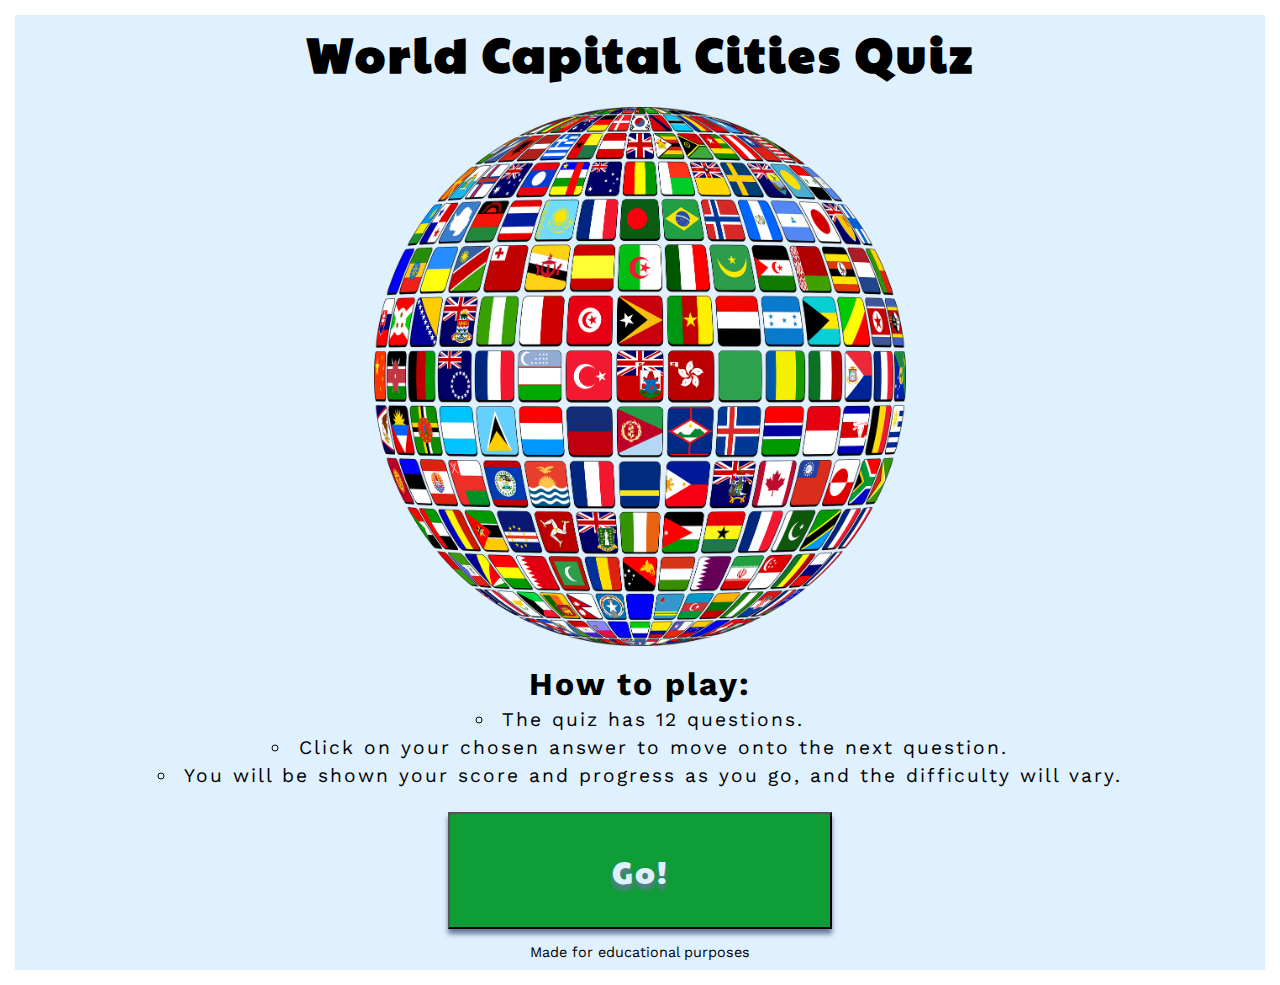
==== index.html @ 314aa6b3 "feat: add css styling for 600px and up" ====
<!DOCTYPE html>
<html lang="en">

<head>
    <meta charset="UTF-8">
    <meta name="viewport" content="width=device-width, initial-scale=1.0">
    <!-- Meta tags for search engines -->
    <meta name="description"
        content="World Capital Cities Quiz. Test your knowledge of global capitals with this multiple choice, online quiz">
    <meta name="World Capital Cities Quiz"
        content="capital cities quiz, capital cities, capital cities test, capital city quiz, capital city test, global capital cities, international capital cities, test capital cities knowledge">
    <title>World Capital Cities Quiz</title>
    <!-- Favicon -->
    <link rel="icon" type="image/png" sizes="16x16" href="assets/favicons/icons8-favicon-3d-fluency-16.png">
    <link rel="icon" type="image/png" sizes="32x32" href="assets/favicons/icons8-favicon-3d-fluency-32.png">
    <link rel="icon" type="image/png" sizes="96x96" href="assets/favicons/icons8-favicon-3d-fluency-96.png">

    <!-- Stylesheet -->
    <link rel="stylesheet" href="assets/css/style.css">
</head>

<body>
    <!-- Header -->
    <header aria-labelledby="logo">
        <a href="index.html" aria-label="Home page">
            <h1 id="logo">World Capital Cities Quiz</h1>
        </a>
    </header>
    <!-- INTRO AND INSTRUCTIONS SCREEN -->
    <section id="intro-screen">
        <!-- Intro image -->
        <img src="assets/images/flags/world-flags.png" alt="Globe made up of flags" id="intro-image">
        <!-- Instructions -->
        <div id="instructions">
            <h2>
                How to play:
            </h2>
            <ul>
                <li>
                    The quiz has 12 questions.
                </li>
                <li>
                    Click on your chosen answer to move onto the next question.
                </li>
                <li>
                    You will be shown your score and progress as you go, and the difficulty will vary.
                </li>
            </ul>
            <!-- Start game button -->
        </div>
        <div id="start-button-container">
            <input type="submit" id="start-game-button" value="Go!" aria-label="start-game-button"
                onclick="showGameSreen()">
        </div>
    </section>

    <!-- GAME SCREEN -->
    <section id="game-screen">

        <!-- Question and answer options -->
        <div id="flag-question-answers-container">
            <div id="flag-image-container">
                <img src="assets/images/flags/world-flags.png" alt="Globe made up of flags" id="flag-image">
            </div>
            <div id="question-container">
                <h2 id="question-text"></h2>
            </div>

            <div id="answers-container">
                <div class="answer-option" id="answer-option-1-container">
                    <button id="answer-1-text" onclick="answer1Selected()"> </button>
                </div>
                <div class="answer-option" id="answer-option-2-container">
                    <button id="answer-2-text" onclick="answer2Selected()"> </button>
                </div>
                <div class="answer-option" id="answer-option-3-container">
                    <button id="answer-3-text" onclick="answer3Selected()"> </button>
                </div>
                <div class="answer-option" id="answer-option-4-container">
                    <button id="answer-4-text" onclick="answer4Selected()"> </button>
                </div>
            </div>
        </div>

        <!-- Progress and score indicators -->
        <div id="progress-and-score-container">
            <div id="progress">
                <h3>Question&nbsp;</h3>
                <h3 id="question-number">0 </h3>
                <h3>&nbsp;out of 12</h3>
            </div>
            <div id="ingame-score-container">
                <h3 id="score-so-far-text">Score so far:&nbsp;</h3>
                <h3 id="score-so-far">0 </h3>
            </div>
        </div>
    </section>

    <section id="end-screen">
        <!-- End screen image -->
        <div id="end-screen-image-container">
            <img src="assets/images/flags/world-flags.png" alt="Globe made up of flags" id="end-screen-image">
        </div>
        <!-- End message -->
        <h1 id="end-message">End message</h1>
        <h1>You scored:</h1>
        <!-- End score-->
        <div>
            <h1 id="final-score"> </h1>
            <h1 id="out-of">out of 12</h1>
        </div>
        <!-- Play again button-->
        <div>
            <input type="submit" id="play-again-button" value="Play Again!" aria-label="Play again button"
                onclick="returnToStart()">
        </div>
    </section>

    <!-- Footer -->
    <footer>
        <p>
            Made for educational purposes
        </p>
    </footer>

    <!-- Scripts used for site -->
    <script src="assets/js/set-questions.js"></script>
    <script src="assets/js/script.js"></script>

</body>

</html>
---- assets/css/style.css ----
/* Google Fonts import*/

@import url('https://fonts.googleapis.com/css2?family=Paytone+One&family=Work+Sans:wght@200;400;700&display=swap');

/* Asterisk wildcard selector to override default syles added by the browser. */

* {
    padding: 0;
    margin: 0;
    box-sizing: border-box;
}

/* General styles */

body {
    display: flex;
    flex-direction: column;
    font-family: 'Work Sans', sans-serif;
    background-color: #DFF1FF;
    min-height: 100vh;
    border: 15px solid white;
}

/* Header */

header h1 {
    font-family: 'Paytone One', sans-serif;
    letter-spacing: 3px;
    font-size: 140%;
    text-align: center;
    padding: 5px;
}

header a {
    text-decoration: none;
    color: inherit;
}

/* Intro screen, image, instructions and start game button*/

#intro-screen {
    letter-spacing: 2px;
    text-align: center;
}

#intro-image {
    width: 70%;
    object-fit: cover;
    padding: 15px;
    align-self: center;
}

#instructions h2 {
    font-size: 120%;
    text-align: center;
}

ul {
    font-size: 100%;
    list-style: circle;
    list-style-position: inside;
    padding: 5px 15px 5px 15px;
    text-align: center;
}

li {
    padding-bottom: 5px;
}

/* Start game button */

#start-button-container {
    text-align: center;
}

#start-game-button {
    font-family: 'Paytone One', sans-serif;
    letter-spacing: 2px;
    width: 50vw;
    height: 13vh;
    margin: 15px;
    font-size: 200%;
    background-color: #0E9D37;
    color: #DFF1FF;
    text-shadow: 0 5px 5px #667899;
    box-shadow: 0 5px 5px #667899;
}

/* Game screen */

#game-screen {
    letter-spacing: 2px;
    text-align: center;
    bottom: 0px;
}

#flag-image {
    height: 30vh;
    padding: 15px;
    align-self: center;
}

#question-container h2 {
    font-size: 115%;
    margin: 0px 15px 15px 15px;
}

.answer-option button {
    width: 75vw;
    height: 6vh;
    margin: 5px;
    box-shadow: 0 5px 5px #667899;
    background-color: #8EACE1;
    font-family: 'Paytone One', sans-serif;
    letter-spacing: 2px;
}

/* Progress and score trackers on game screen */

#progress {
    display: flex;
    flex-direction: row;
}

#progress-and-score-container {
    display: flex;
    flex-direction: column;
    align-items: center;
    margin-top: 15px;
}

#ingame-score-container {
    display: flex;
    flex-direction: row;
    margin: 15px;
}

/* End screen, image, end message and return to start button */

#end-screen {
    letter-spacing: 2px;
    text-align: center;
}

#end-screen-image {
    width: 70%;
    object-fit: cover;
    padding: 15px;
}

#end-message {
    font-family: 'Paytone One', sans-serif;
    letter-spacing: 3px;
}

#final-score {
    font-family: 'Paytone One', sans-serif;
    font-size: 400%;
}

#play-again-button {
    width: 70vw;
    height: 13vh;
    margin: 15px;
    font-size: 140%;
    font-family: 'Paytone One', sans-serif;
    letter-spacing: 2px;
    background-color: #0E9D37;
    color: #DFF1FF;
    text-shadow: 0 5px 5px #667899;
    box-shadow: 0 5px 5px #667899;
}

/* Footer */
footer {
    display: flex;
    flex-direction: column;
    margin-top: auto;
    align-items: center;
}


footer p {
    font-size: 60%;
    margin-bottom: 10px;
}

/* MEDIA QUERY: TABLETS AND LARGER (600PX AND UP) */
@media screen and (min-width: 600px) {

    /* Intro screen, image, instructions and start game button*/

    /* Header */

    header h1 {
        font-size: 300%;
        text-align: center;
        padding: 5px;
    }

    #intro-image {
        width: 45%;
    }

    #instructions h2 {
        font-size: 200%;
        text-align: center;
    }

    ul {
        font-size: 120%;
    }

    #start-game-button {
        width: 30vw;

    }

    /* Game screen */

    #flag-image {
        height: 35vh;
    }

    #question-container h2 {
        font-size: 170%;
    }

    .answer-option button {
        width: 45vw;
        font-size: 120%;
    }

    #progress-and-score-container h3 {
        font-size: 170%;
    }

    /* End screen, image, end message and return to start button */

    #end-screen-image {
        width: 40%;
    }

    #end-message {
        font-family: 'Paytone One', sans-serif;
        letter-spacing: 3px;
    }

    #final-score {
        font-family: 'Paytone One', sans-serif;
        font-size: 400%;
    }

    #play-again-button {
        width: 45vw;
    }

    footer p {
        font-size: 90%;
    }
}

/* HIDE SCREENS AFTER INTRO - SHOW THROUGH JS FUNCTION  */

#game-screen {
    display: none;
}

#end-screen {
    display: none;
}
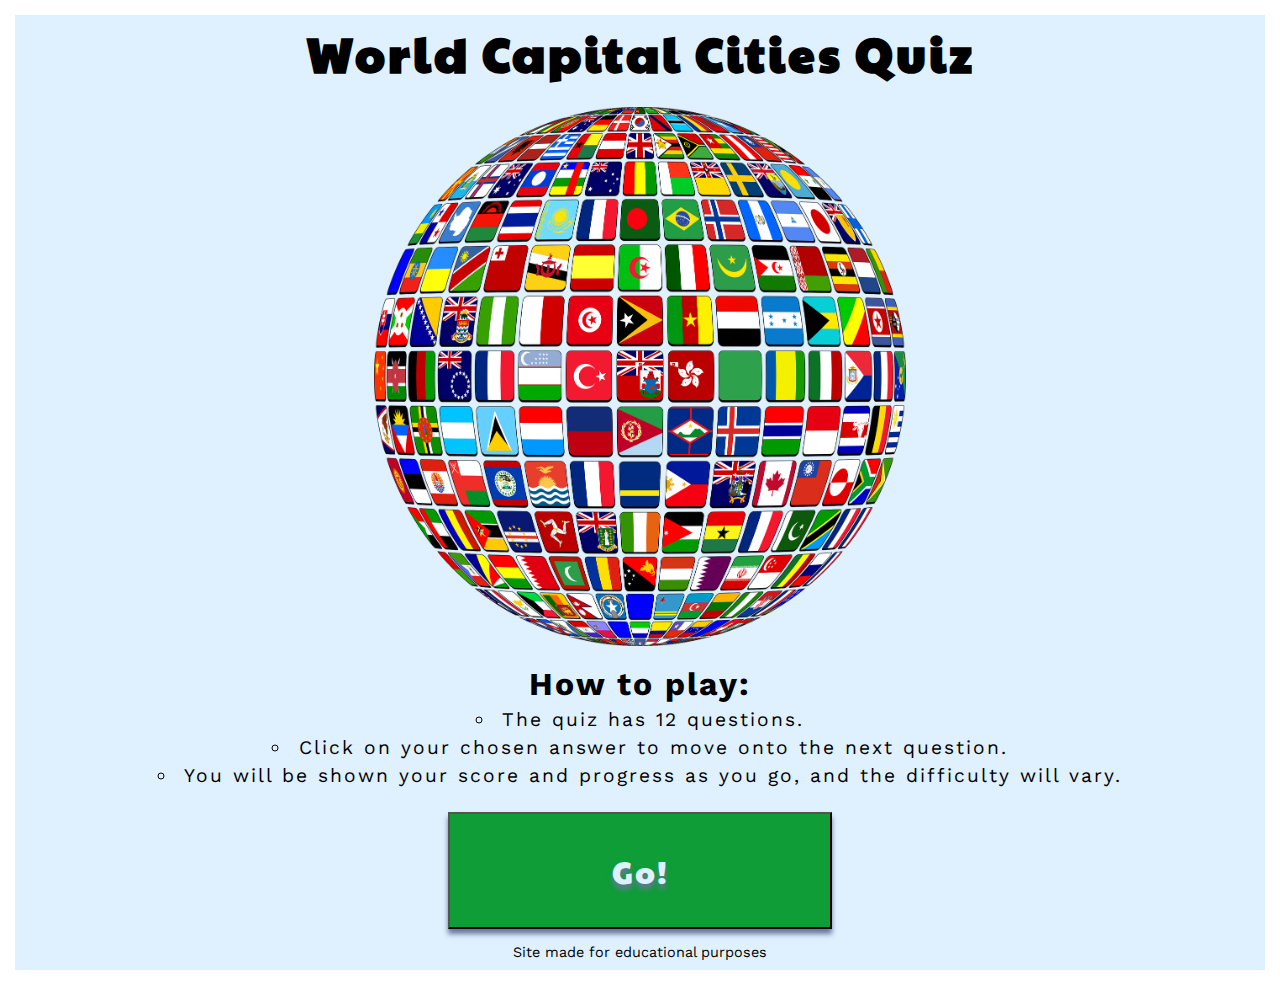
==== commit 858569d8: "docs: starts README" ====
--- a/index.html
+++ b/index.html
@@ -4,33 +4,47 @@
 <head>
     <meta charset="UTF-8">
     <meta name="viewport" content="width=device-width, initial-scale=1.0">
+
     <!-- Meta tags for search engines -->
+
     <meta name="description"
         content="World Capital Cities Quiz. Test your knowledge of global capitals with this multiple choice, online quiz">
     <meta name="World Capital Cities Quiz"
         content="capital cities quiz, capital cities, capital cities test, capital city quiz, capital city test, global capital cities, international capital cities, test capital cities knowledge">
     <title>World Capital Cities Quiz</title>
+
     <!-- Favicon -->
+
     <link rel="icon" type="image/png" sizes="16x16" href="assets/favicons/icons8-favicon-3d-fluency-16.png">
     <link rel="icon" type="image/png" sizes="32x32" href="assets/favicons/icons8-favicon-3d-fluency-32.png">
     <link rel="icon" type="image/png" sizes="96x96" href="assets/favicons/icons8-favicon-3d-fluency-96.png">
 
+
     <!-- Stylesheet -->
+
     <link rel="stylesheet" href="assets/css/style.css">
 </head>
 
 <body>
+
     <!-- Header -->
+
     <header aria-labelledby="logo">
         <a href="index.html" aria-label="Home page">
             <h1 id="logo">World Capital Cities Quiz</h1>
         </a>
     </header>
+
     <!-- INTRO AND INSTRUCTIONS SCREEN -->
+
     <section id="intro-screen">
+
         <!-- Intro image -->
+
         <img src="assets/images/flags/world-flags.png" alt="Globe made up of flags" id="intro-image">
+
         <!-- Instructions -->
+
         <div id="instructions">
             <h2>
                 How to play:
@@ -46,18 +60,22 @@
                     You will be shown your score and progress as you go, and the difficulty will vary.
                 </li>
             </ul>
-            <!-- Start game button -->
         </div>
+
+        <!-- Start game button -->
+
         <div id="start-button-container">
-            <input type="submit" id="start-game-button" value="Go!" aria-label="start-game-button"
+            <input type="submit" id="start-game-button" value="Go!" aria-label="Start game button"
                 onclick="showGameSreen()">
         </div>
     </section>
 
     <!-- GAME SCREEN -->
+
     <section id="game-screen">
 
         <!-- Question and answer options -->
+
         <div id="flag-question-answers-container">
             <div id="flag-image-container">
                 <img src="assets/images/flags/world-flags.png" alt="Globe made up of flags" id="flag-image">
@@ -68,21 +86,22 @@
 
             <div id="answers-container">
                 <div class="answer-option" id="answer-option-1-container">
-                    <button id="answer-1-text" onclick="answer1Selected()"> </button>
+                    <button id="answer-1-text" onclick="answer1Selected()" aria-label="First answer option"> </button>
                 </div>
                 <div class="answer-option" id="answer-option-2-container">
-                    <button id="answer-2-text" onclick="answer2Selected()"> </button>
+                    <button id="answer-2-text" onclick="answer2Selected()" aria-label="Second answer option"> </button>
                 </div>
                 <div class="answer-option" id="answer-option-3-container">
-                    <button id="answer-3-text" onclick="answer3Selected()"> </button>
+                    <button id="answer-3-text" onclick="answer3Selected()" aria-label="Third answer option"> </button>
                 </div>
                 <div class="answer-option" id="answer-option-4-container">
-                    <button id="answer-4-text" onclick="answer4Selected()"> </button>
+                    <button id="answer-4-text" onclick="answer4Selected()" aria-label="Fourth answer option"> </button>
                 </div>
             </div>
         </div>
 
         <!-- Progress and score indicators -->
+
         <div id="progress-and-score-container">
             <div id="progress">
                 <h3>Question&nbsp;</h3>
@@ -97,19 +116,27 @@
     </section>
 
     <section id="end-screen">
+
         <!-- End screen image -->
+
         <div id="end-screen-image-container">
             <img src="assets/images/flags/world-flags.png" alt="Globe made up of flags" id="end-screen-image">
         </div>
+
         <!-- End message -->
+
         <h1 id="end-message">End message</h1>
         <h1>You scored:</h1>
+
         <!-- End score-->
+
         <div>
             <h1 id="final-score"> </h1>
             <h1 id="out-of">out of 12</h1>
         </div>
+
         <!-- Play again button-->
+
         <div>
             <input type="submit" id="play-again-button" value="Play Again!" aria-label="Play again button"
                 onclick="returnToStart()">
@@ -117,16 +144,17 @@
     </section>
 
     <!-- Footer -->
+
     <footer>
         <p>
-            Made for educational purposes
+            Site made for educational purposes
         </p>
     </footer>
 
     <!-- Scripts used for site -->
+
     <script src="assets/js/set-questions.js"></script>
     <script src="assets/js/script.js"></script>
-
 </body>
 
 </html>--- a/assets/css/style.css
+++ b/assets/css/style.css
@@ -95,7 +95,7 @@
 }
 
 #flag-image {
-    height: 30vh;
+    max-width: 100%;
     padding: 15px;
     align-self: center;
 }
@@ -260,7 +260,7 @@
     }
 }
 
-/* HIDE SCREENS AFTER INTRO - SHOW THROUGH JS FUNCTION  */
+/* SHOW HIDE SCREENS INCLUDING ANSWER FEEDBACK - SHOW/HIDE THROUGH JS FUNCTIONS  */
 
 #game-screen {
     display: none;
